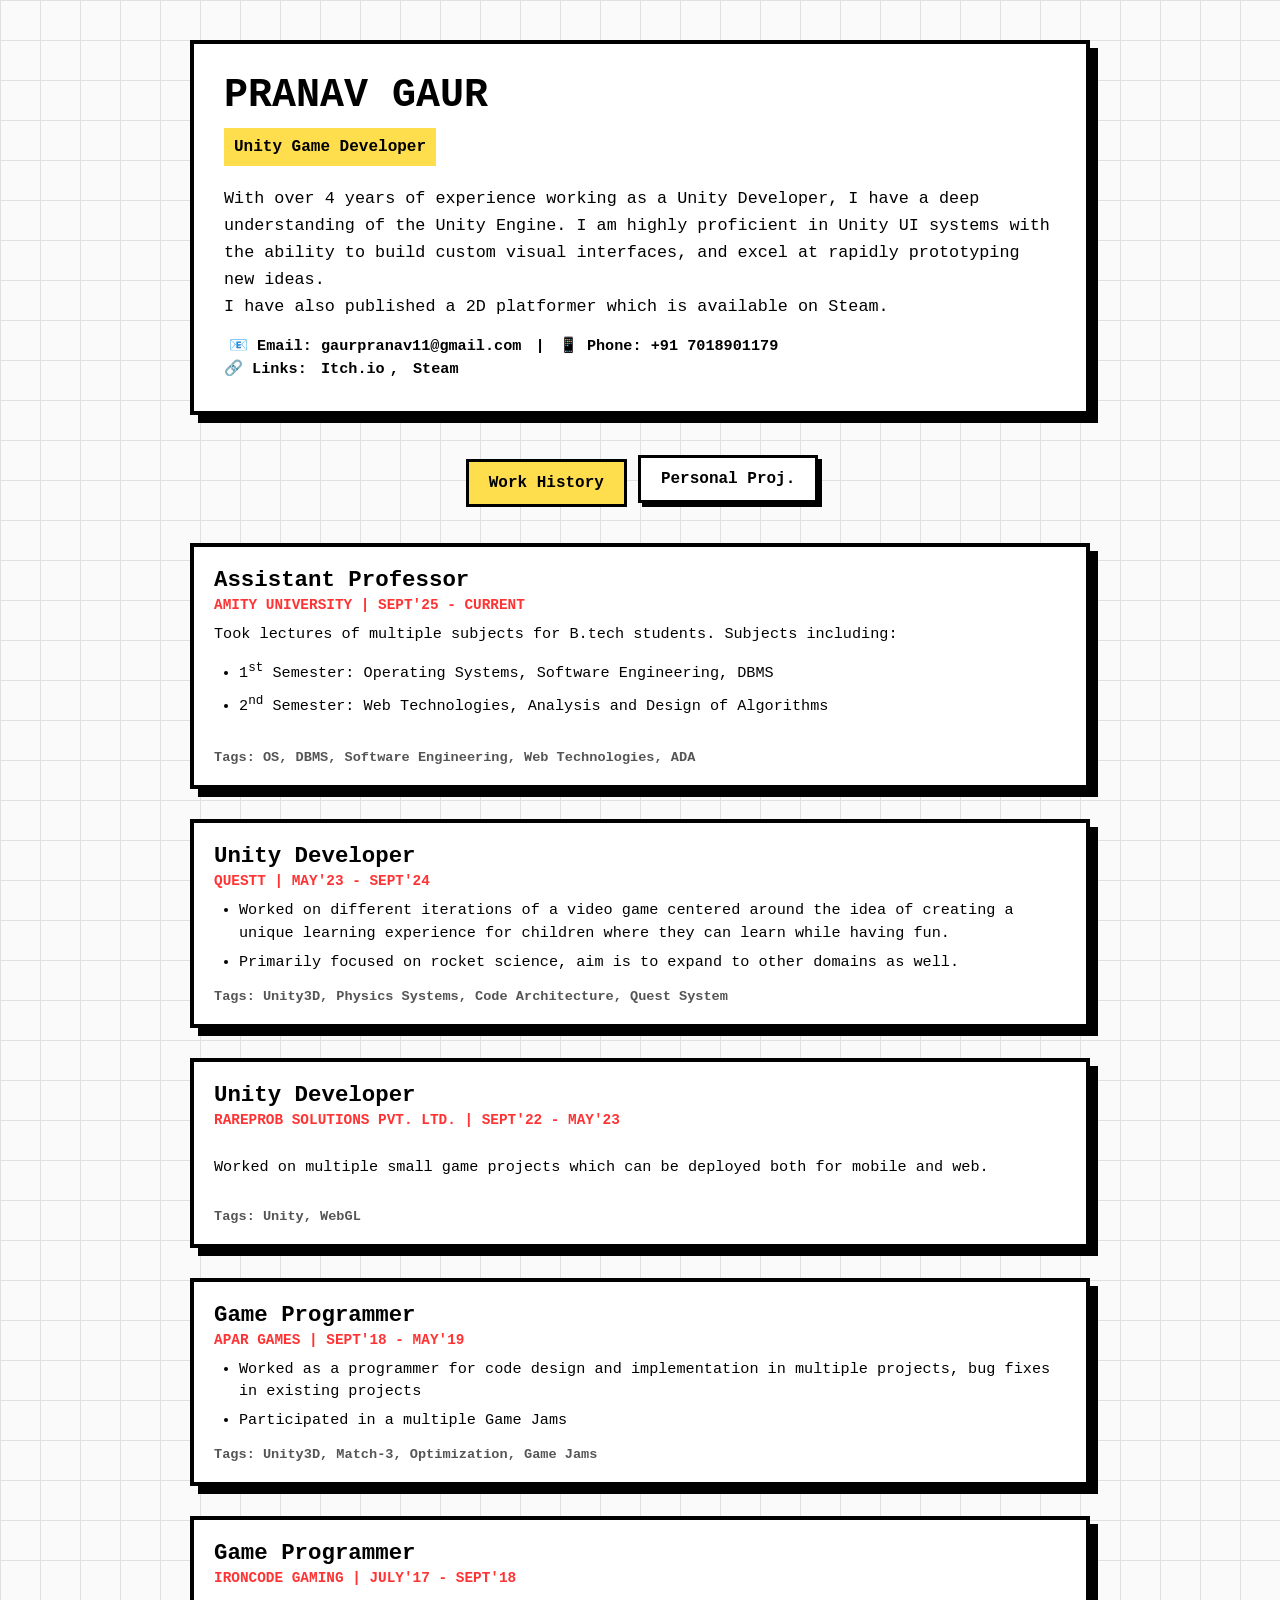
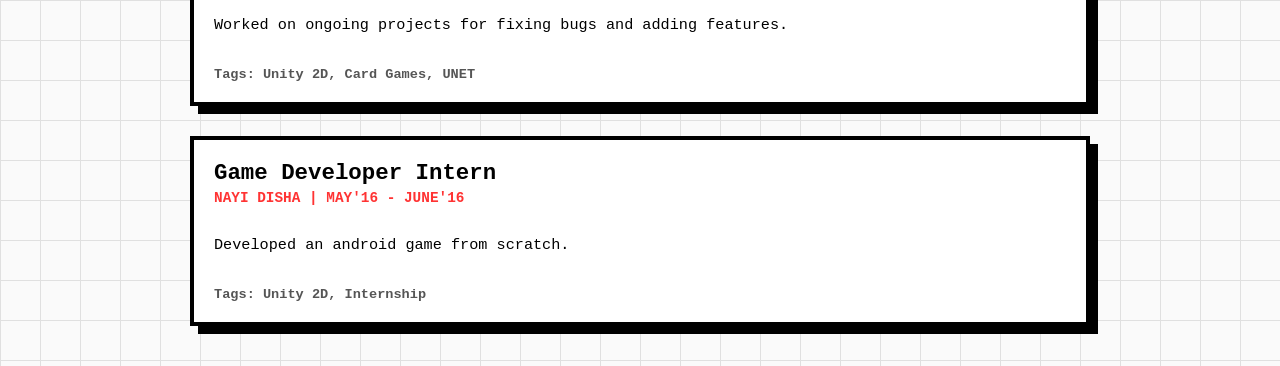
==== index.html @ 0de08374 "Removed professional project and art for now" ====
<!DOCTYPE html>
<html lang="en">
<head>
    <meta charset="UTF-8">
    <meta name="viewport" content="width=device-width, initial-scale=1.0">
    <title>Pranav Gaur - Unity Game Developer Portfolio</title>
    <link rel="stylesheet" href="main.css">
    <script src="tabs.js"></script>
</head>
<body>

    <!-- <img style="left:30px; bottom: 0px;" src="images/gamepad.png" alt="" class="sticker-left">
    <img style="right: 50px; top: 0px;" src="images/gamepad.png" alt="" class="sticker-right"> -->

    <div class="portfolio-wrapper">

        <header class="neo-box">
            <h1>Pranav Gaur</h1>
            <div class="badge">Unity Game Developer</div>
            <p>
                With over 4 years of experience working as a Unity Developer, I have a deep understanding of the Unity Engine. 
                I am highly proficient in Unity UI systems with the ability to build custom visual interfaces, and excel at rapidly prototyping new ideas. 
                <br>
                I have also published a 2D platformer which is available on Steam.
            </p>
            <div class="contact-info">
                <a href="mailto:gaurpranav11@gmail.com"> 📧 Email: gaurpranav11@gmail.com </a>| <a href="tel:+91 7018901179"> 📱 Phone: +91 7018901179 </a><br>
                🔗 Links: <a href="https://pranavgaur.itch.io/">Itch.io</a>, <a href="https://store.steampowered.com/app/3149660/Jennys_Adventures/">Steam</a>
            </div>
        </header>

        <nav class="tabs-container">
            <button class="tab-button active" onclick="switchTab(event, 'work-experience')">Work History</button>
            <!-- <button class="tab-button" onclick="switchTab(event, 'professional')">Professional Proj.</button> -->
            <button class="tab-button" onclick="switchTab(event, 'personal')">Personal Proj.</button>
            <!-- <button class="tab-button" onclick="switchTab(event, 'art')">Art Showcase</button> -->
        </nav>

        <main>
            
            <div id="projects-view" class="project-list">
                
                <a href="work/work-amity.html" class="project-card" data-category="work-experience">
                    <div class="project-info">
                        <h3>Assistant Professor</h3>
                        <div class="timeline">Amity University | Sept'25 - Current</div>
                        <p>Took lectures of multiple subjects for B.tech students. Subjects including:</p>
                        <ul>
                            <li>1<sup>st</sup> Semester: Operating Systems, Software Engineering, DBMS</li>
                            <li>2<sup>nd</sup> Semester: Web Technologies, Analysis and Design of Algorithms</li>
                        </ul>
                        <br>
                        <div class="tags">Tags: OS, DBMS, Software Engineering, Web Technologies, ADA</div>
                    </div>
                </a>

                <a href="work/work-questt.html" class="project-card" data-category="work-experience">
                    <div class="project-info">
                        <h3>Unity Developer</h3>
                        <div class="timeline">Questt | May'23 - Sept'24</div>
                        <ul>
                            <li>Worked on different iterations of a video game centered around the idea of creating a unique learning experience 
                            for children where they can learn while having fun.</li>
                            <li>Primarily focused on rocket science, aim is to expand to other domains as well.</li>
                        </ul>

                        <div class="tags">Tags: Unity3D, Physics Systems, Code Architecture, Quest System</div>
                    </div>
                </a>

                <a href="work/work-rareprob.html" class="project-card" data-category="work-experience">
                    <div class="project-info">
                        <h3>Unity Developer</h3>
                        <div class="timeline">Rareprob Solutions Pvt. Ltd. | Sept'22 - May'23</div>
                        <br>
                        <p>Worked on multiple small game projects which can be deployed both for mobile and web.</p>
                        <br>
                        <div class="tags">Tags: Unity, WebGL</div>
                    </div>
                </a>

                <a href="work/work-apar.html" class="project-card" data-category="work-experience">
                    <div class="project-info">
                        <h3>Game Programmer</h3>
                        <div class="timeline">Apar Games | Sept'18 - May'19</div>
                            <ul>
                                <li>Worked as a programmer for code design and implementation in multiple projects, bug fixes in existing projects</li>
                                <li>Participated in a multiple Game Jams</li>
                            </ul>
                        <div class="tags">Tags: Unity3D, Match-3, Optimization, Game Jams</div>
                    </div>
                </a>

                <a href="work/work-ironcode.html" class="project-card" data-category="work-experience">
                    <div class="project-info">
                        <h3>Game Programmer</h3>
                        <div class="timeline">Ironcode Gaming | July'17 -  Sept'18</div>
                        <br>
                        <p>Worked on ongoing projects for fixing bugs and adding features.</p>
                        <br>
                        <div class="tags">Tags: Unity 2D, Card Games, UNET</div>
                    </div>
                </a>

                <a href="work/work-nayidisha.html" class="project-card" data-category="work-experience">
                    <div class="project-info">
                        <h3>Game Developer Intern</h3>
                        <div class="timeline">Nayi Disha | May'16 -  June'16</div>
                        <br>
                        <p>Developed an android game from scratch.</p>
                        <br>
                        <div class="tags">Tags: Unity 2D, Internship</div>
                    </div>
                </a>


                <a href="projects/project-steam.html" class="project-card hidden" data-category="personal">
                    <div class="project-visual">
                        <img src="images/logo.ico">
                    </div>
                    <div class="project-info">
                        <h3>Jenny's Adventures</h3>
                        <div class="timeline">Steam Game | 2024</div>
                        <p>A 2D platformer where you play as a cat in a world where you discover new abilities and paths to finally reach the summit.</p>
                        <div class="tags">Tools: Unity, C#, Steamworks SDK</div>
                    </div>
                </a>

            </div>

            <div id="art-view" class="art-grid hidden">
                
                <div class="art-card">
                    <div class="art-frame">[ Shader Render ]</div>
                    <div class="art-caption">Cel-Shaded Wind Grass (HLSL)</div>
                </div>

                <div class="art-card">
                    <div class="art-frame">[ 3D Model ]</div>
                    <div class="art-caption">Mech Drone Hard Surface asset</div>
                </div>

                <div class="art-card">
                    <div class="art-frame">[ VFX Loop ]</div>
                    <div class="art-caption">Stylized Fire Particle System</div>
                </div>

            </div>

        </main>

    </div>

   
</body>
</html>
---- main.css ----
/* BASE SYSTEM SETUP */
* {
    margin: 0;
    padding: 0;
    box-sizing: border-box;
}

body {
    font-family: 'Courier New', Courier, monospace; /* Typewriter feel */
    color: #000000;
    display: flex;
    justify-content: center;
    background-color: #fafafa;
    
    /* Creates a subtle blueprint grid pattern */
    background-image: 
        linear-gradient(#e0e0e0 1px, transparent 1px),
        linear-gradient(90deg, #e0e0e0 1px, transparent 1px);
    background-size: 40px 40px; 
    
    margin: 0;
    padding: 40px 20px; /* Restored content frame padding */
    min-height: 100vh;
}

/* AUTOMATED STICKER SYSTEM LAYER */
.sticker-left, .sticker-right {
    position: absolute;   /* Absolute instead of fixed lets them scatter down the scroll depth */
    z-index: -1;          /* Safely tucked behind the main layout panels */
    pointer-events: none; /* Clicks pass right through to your project links */
}

/* Responsive safeguard: Hide stickers on small mobile screens so they don't overlap text */
@media (max-width: 768px) {
    .sticker-left, .sticker-right {
        display: none;
    }
}

/* PORTFOLIO CONTENT WRAPPER */
.portfolio-wrapper {
    width: 100%;
    max-width: 900px;
    position: relative;
    z-index: 1;
}

/* NEO-BRUTALIST CORE CLASSES */
.neo-box {
    background: #ffffff;
    border: 4px solid #000000;
    box-shadow: 8px 8px 0px #000000;
    padding: 30px;
    margin-bottom: 40px;
}

/* HEADER SECTION */
header h1 {
    font-size: 2.5rem;
    text-transform: uppercase;
    margin-bottom: 10px;
    line-height: 1.1;
}

.badge {
    display: inline-block;
    background: #FFDE4D; /* Cyber Yellow Accent */
    padding: 10px 10px;
    font-weight: bold;
    font-size: 1rem;
    margin-bottom: 20px;
}

header p {
    font-size: 1.05rem;
    line-height: 1.6;
    margin-bottom: 15px;
}

.contact-info {
    font-size: 0.95rem;
    font-weight: bold;
    line-height: 1.5;
}

.contact-info a {
    text-decoration: none;
    padding: 5px;
    color: #000000;
    font-weight: bold;
}

.contact-info a:hover {
    background-color: #FFDE4D;
}

/* NAVIGATION TABS */
.tabs-container {
    display: flex;
    justify-content: center;
    flex-wrap: wrap;
    gap: 15px;
    margin-bottom: 40px;
}

.tab-button {
    background: #ffffff;
    border: 3px solid #000000;
    box-shadow: 4px 4px 0px #000000;
    padding: 12px 20px;
    font-family: inherit;
    font-size: 1rem;
    font-weight: bold;
    cursor: pointer;
    display: inline-block;
    transition: transform 0.1s ease, box-shadow 0.1s ease, background-color 0.1s ease;
}

.tab-button:hover {
    background: #f0f0f0;
    transform: translate(-2px, -2px);
    box-shadow: 6px 6px 0px #000000;
}

/* Crisp 1:1 down-press calculation */
.tab-button:active, .tab-button.active {
    background: #FFDE4D !important;
    transform: translate(4px, 4px) !important;
    box-shadow: 0px 0px 0px #000000 !important;
}

/* PROJECT CARDS LAYOUT */
.project-list {
    display: flex;
    flex-direction: column;
    gap: 30px;
}

.project-card {
    display: flex;
    gap: 25px;
    background: #ffffff;
    border: 4px solid #000000;
    box-shadow: 8px 8px 0px #000000;
    padding: 20px;
    cursor: pointer;
    text-decoration: none;
    color: inherit;
    transition: transform 0.1s ease, box-shadow 0.1s ease;
}

.project-card:hover {
    transform: translate(-2px, -2px);
    box-shadow: 10px 10px 0px #000000;
}

/* Match the down-press mechanic to the card's 8px shadow width */
.project-card:active {
    transform: translate(8px, 8px);
    box-shadow: 0px 0px 0px #000000;
}

.project-visual {
    width: 150px;
    height: 150px;
    background: #ddd;
    border: 3px solid #000000;
    flex-shrink: 0;
    display: flex;
    align-items: center;
    justify-content: center;
    font-weight: bold;
    overflow: hidden;
    text-transform: uppercase;
    font-size: 0.85rem;
    text-align: center;
}

.project-visual img {
    width: 100%;
    height: 100%;
    object-fit: contain;
}

.project-info h3 {
    font-size: 1.4rem;
    margin-bottom: 4px;
}

.project-info .timeline {
    font-size: 0.9rem;
    font-weight: bold;
    color: #ff3333;
    margin-bottom: 10px;
    text-transform: uppercase;
}

.project-info p {
    font-size: 0.95rem;
    line-height: 1.5;
    margin-bottom: 12px;
}

.project-info ul {
    margin-left: 25px;
    margin-bottom: 15px;
}

/* Restored comfortable line-height for nested bullet sheets */
.project-info li {
    font-size: 0.95rem;
    line-height: 1.5; 
    margin-bottom: 6px;
}

.tags {
    font-size: 0.85rem;
    font-weight: bold;
    color: #555;
}

/* ART GRID LAYOUT */
.art-grid {
    display: grid;
    grid-template-columns: repeat(auto-fill, minmax(250px, 1fr));
    gap: 25px;
}

.art-card {
    background: #ffffff;
    border: 4px solid #000000;
    box-shadow: 6px 6px 0px #000000;
    overflow: hidden;
    transition: all 0.1s ease;
}

.art-card:hover {
    transform: translate(-4px, -4px);
    box-shadow: 10px 10px 0px #000000;
}

.art-card:active {
    transform: translate(6px, 6px);
    box-shadow: 0px 0px 0px #000000;
}

.art-frame {
    width: 100%;
    height: 200px;
    background: #ccc;
    border-bottom: 4px solid #000000;
    display: flex;
    align-items: center;
    justify-content: center;
    font-weight: bold;
}

.art-caption {
    padding: 12px;
    font-size: 0.85rem;
    font-weight: bold;
    background: #ffffff;
}

/* UTILITY: HIDING CONTENT SECTIONS */
.hidden {
    display: none !important;
}

/* RESPONSIVE DESIGN SHIFTS */
@media (max-width: 650px) {
    .project-card {
        flex-direction: column;
    }
}
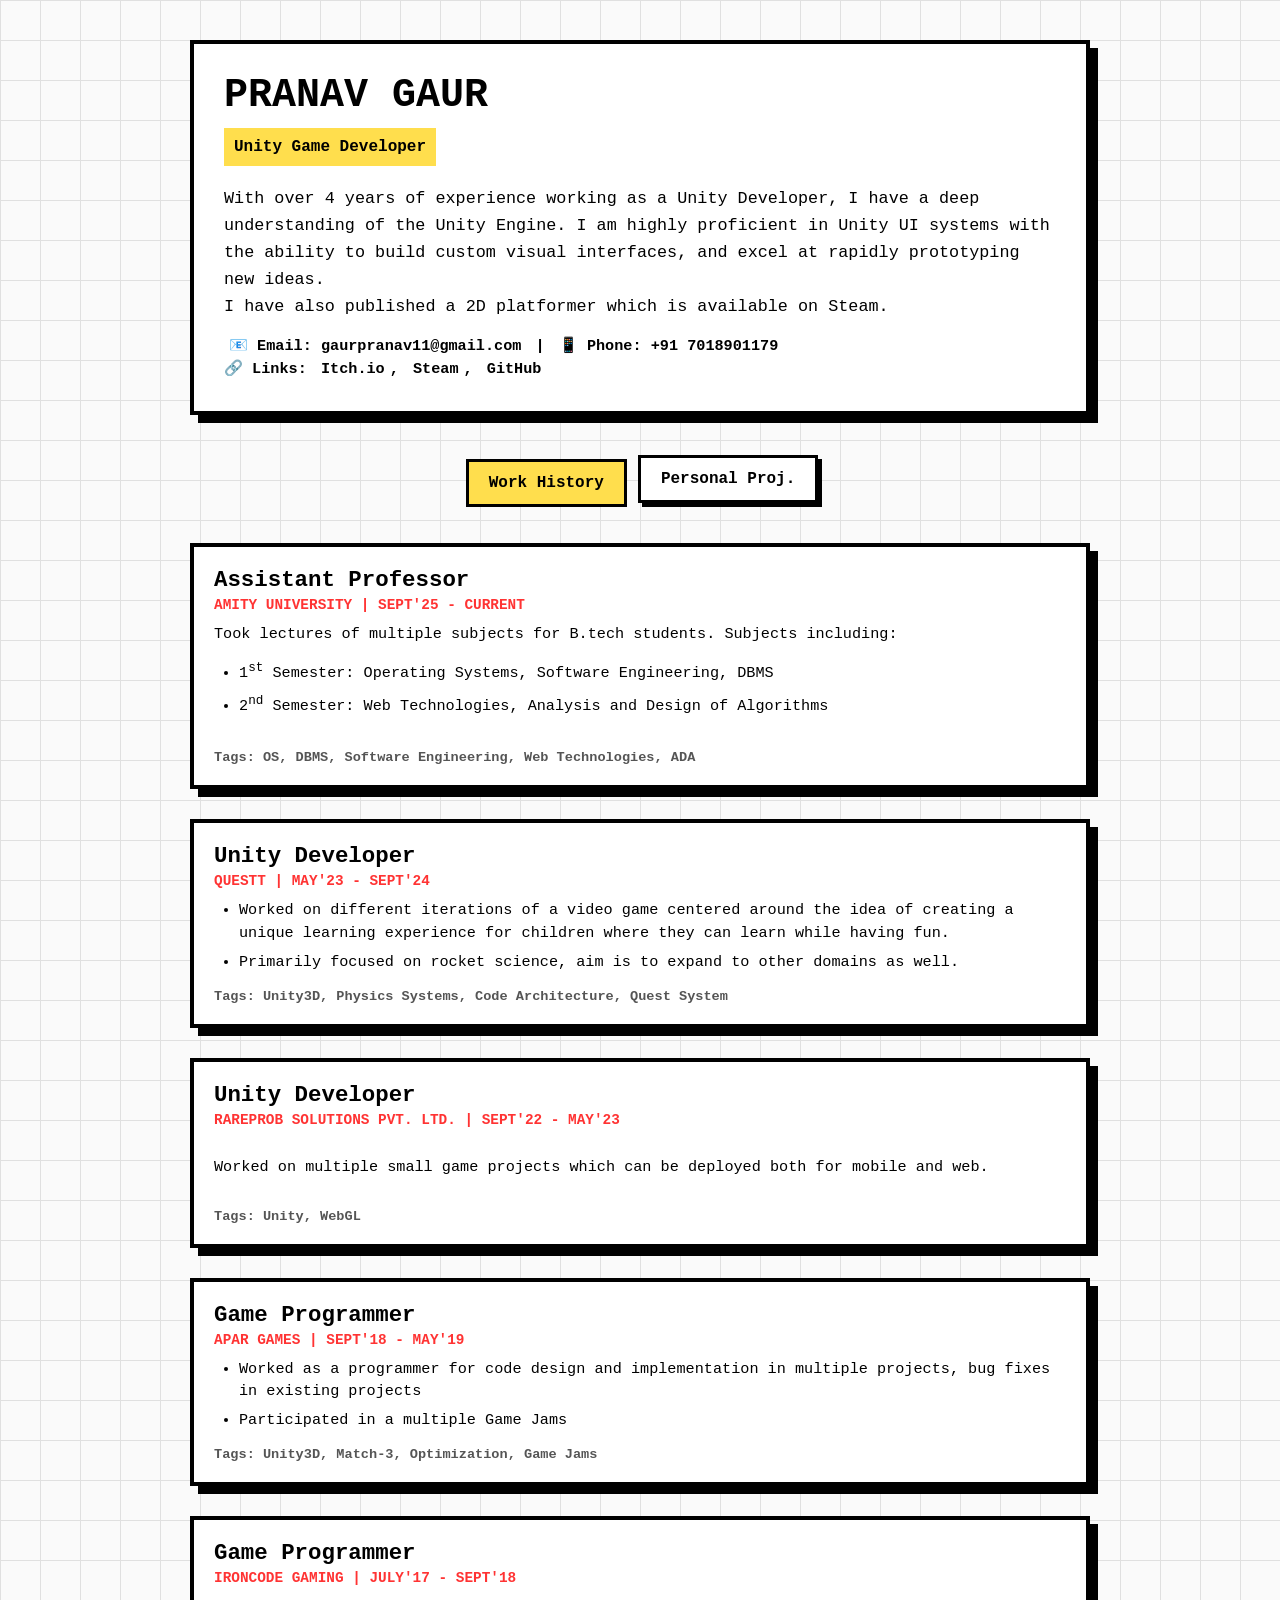
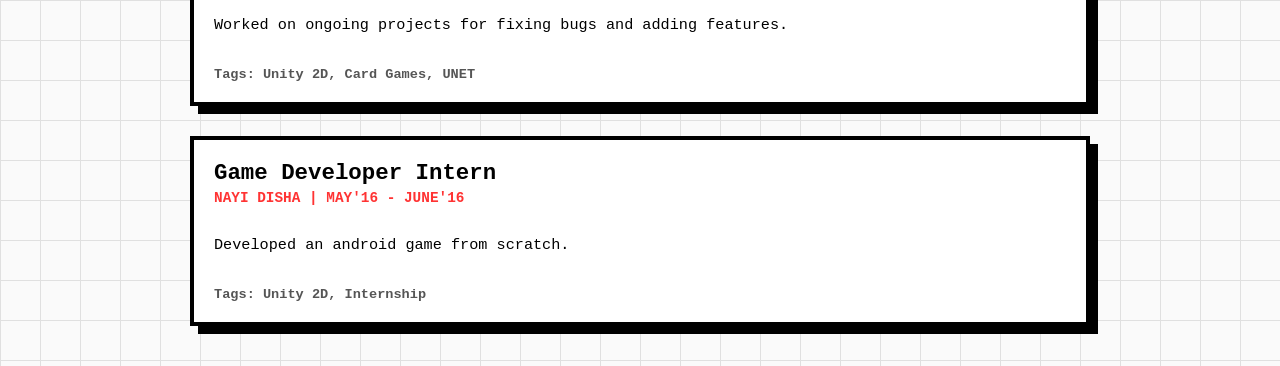
==== commit 0ead00a5: "Updated personal projectrs - Added GGJ game - Added Ship Game" ====
--- a/index.html
+++ b/index.html
@@ -25,7 +25,7 @@
             </p>
             <div class="contact-info">
                 <a href="mailto:gaurpranav11@gmail.com"> 📧 Email: gaurpranav11@gmail.com </a>| <a href="tel:+91 7018901179"> 📱 Phone: +91 7018901179 </a><br>
-                🔗 Links: <a href="https://pranavgaur.itch.io/">Itch.io</a>, <a href="https://store.steampowered.com/app/3149660/Jennys_Adventures/">Steam</a>
+                🔗 Links: <a href="https://pranavgaur.itch.io/">Itch.io</a>, <a href="https://store.steampowered.com/app/3149660/Jennys_Adventures/">Steam</a>, <a href="https://github.com/z3us11">GitHub</a>
             </div>
         </header>
 
@@ -116,13 +116,37 @@
 
                 <a href="projects/project-steam.html" class="project-card hidden" data-category="personal">
                     <div class="project-visual">
-                        <img src="images/logo.ico">
+                        <img src="images/Logo.png">
                     </div>
                     <div class="project-info">
                         <h3>Jenny's Adventures</h3>
                         <div class="timeline">Steam Game | 2024</div>
                         <p>A 2D platformer where you play as a cat in a world where you discover new abilities and paths to finally reach the summit.</p>
                         <div class="tags">Tools: Unity, C#, Steamworks SDK</div>
+                    </div>
+                </a>
+
+                <a href="projects/project-ggj.html" class="project-card hidden" data-category="personal">
+                    <div class="project-visual">
+                        <img src="images/GGJ.png">
+                    </div>
+                    <div class="project-info">
+                        <h3>Unnamed-Platfromer</h3>
+                        <div class="timeline">Global Game Jam | 2020</div>
+                        <p>A local 1v1 2D platformer game developed during the Global Game Jam 2020.</p>
+                        <div class="tags">Tools: Game Jam, Competitive</div>
+                    </div>
+                </a>
+
+                <a href="projects/project-ship.html" class="project-card hidden" data-category="personal">
+                    <div class="project-visual">
+                        <img src="images/Ship.png">
+                    </div>
+                    <div class="project-info">
+                        <h3>Unnamed Horde Survival Game</h3>
+                        <div class="timeline">In Developement | Since 2024</div>
+                        <p>A 2D horde survival game where players pilot a momentum-based ship and survive increasingly challenging waves of enemies</p>
+                        <div class="tags">Tools: Unity, C#, Project Management, Code Architecture</div>
                     </div>
                 </a>
 
